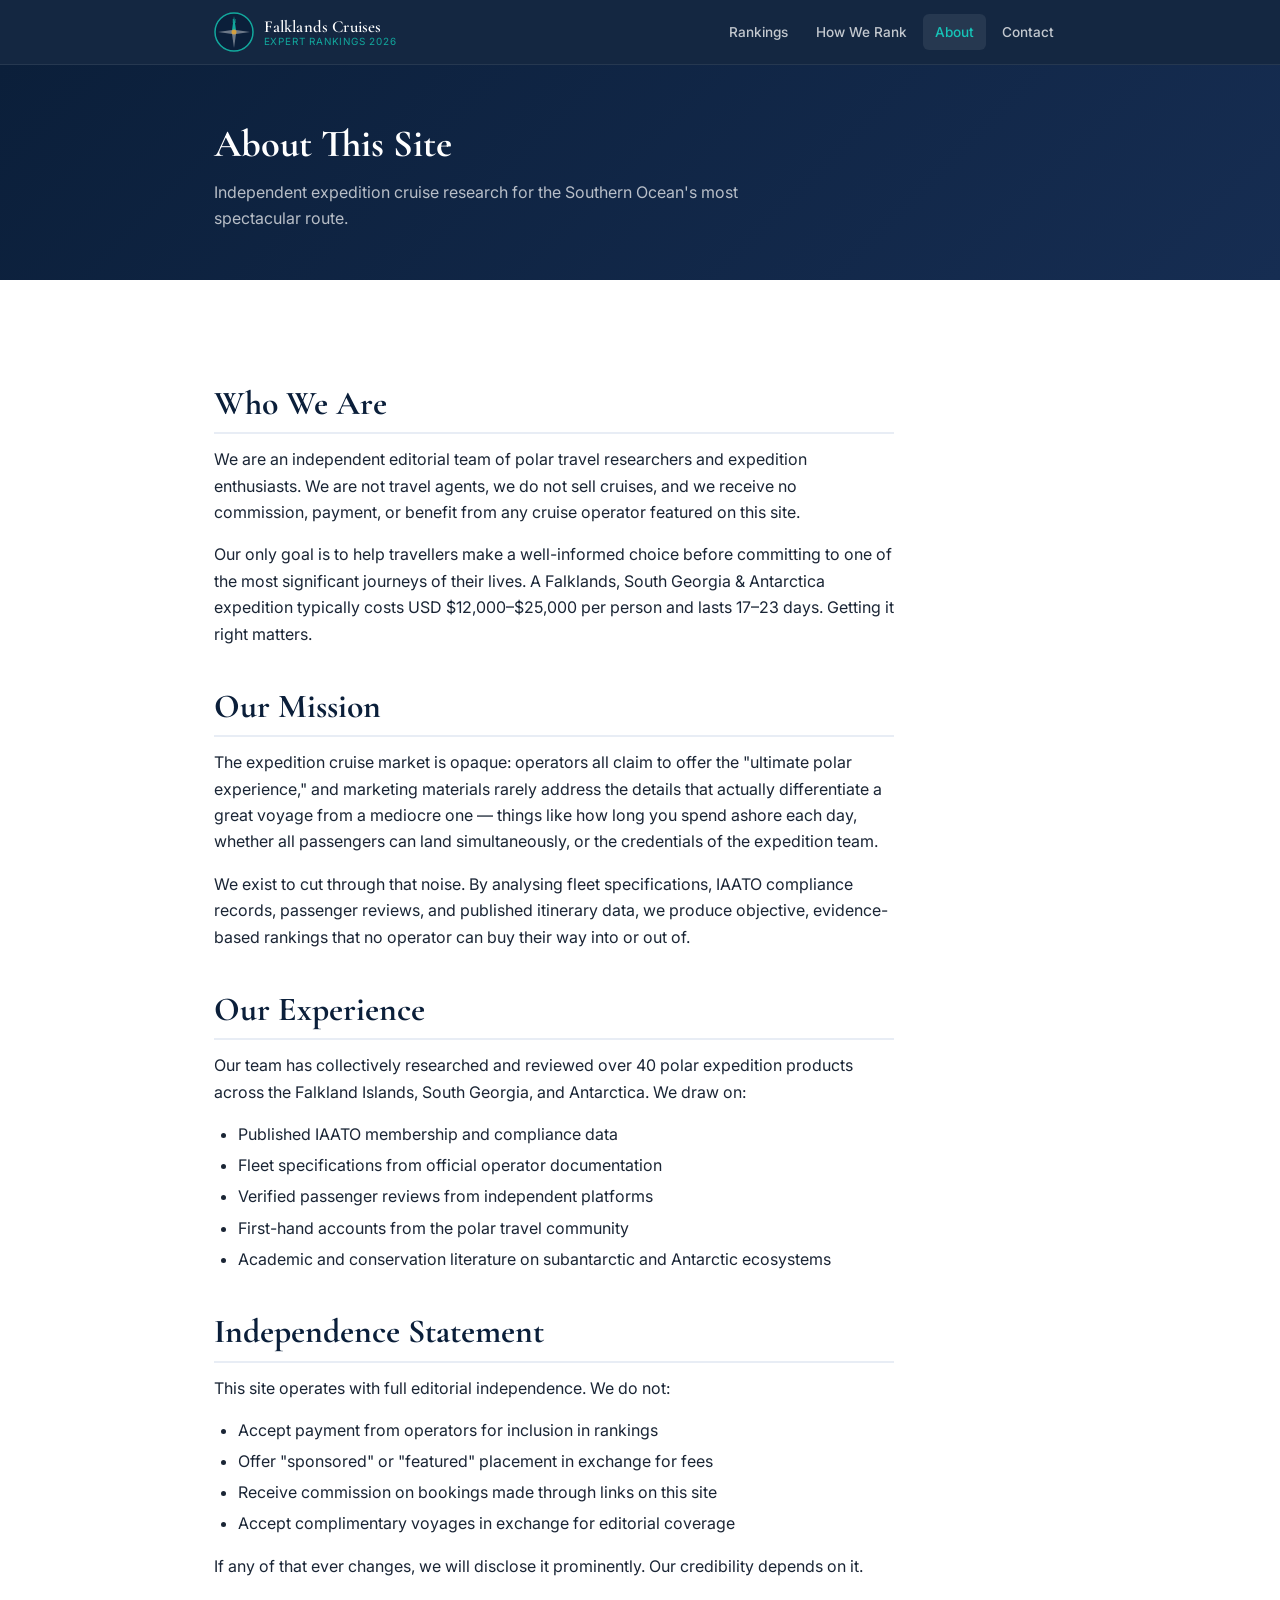
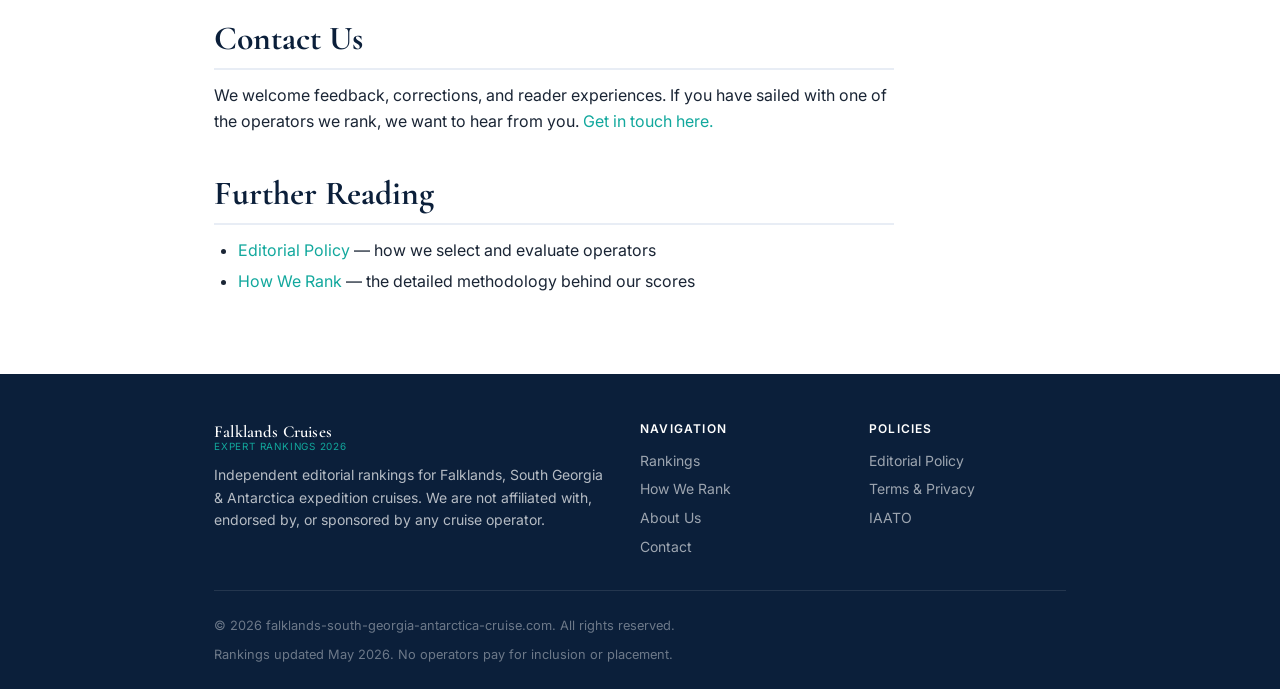
==== pages/about/index.html @ 6ba92b9d "Initial build: falklands-south-georgia-antarctica-cruise.com 10-operator editorial ranking, hero + s" ====
<!DOCTYPE html>
<html lang="en">
<head>
  <meta charset="UTF-8">
  <meta name="viewport" content="width=device-width, initial-scale=1.0">
  <title>About Us | Falklands South Georgia Antarctica Cruise Rankings</title>
  <meta name="description" content="Learn about our independent editorial team and our mission to help travellers choose the best Falklands, South Georgia & Antarctica expedition cruise operator.">
  <link rel="canonical" href="https://falklands-south-georgia-antarctica-cruise.com/pages/about/">
  <meta property="og:type" content="article">
  <meta property="og:title" content="About Us | Falklands South Georgia Antarctica Cruise Rankings">
  <meta property="og:description" content="Learn about our independent editorial team and our mission to help travellers choose the best Falklands, South Georgia & Antarctica expedition cruise operator.">
  <meta property="og:url" content="https://falklands-south-georgia-antarctica-cruise.com/pages/about/">
  <meta property="og:site_name" content="Falklands South Georgia Antarctica Cruise Rankings">
  <meta name="twitter:card" content="summary_large_image">
  <meta name="twitter:title" content="About Us | Falklands South Georgia Antarctica Cruise Rankings">
  <meta name="twitter:description" content="Learn about our independent editorial team and our mission to help travellers choose the best Falklands, South Georgia & Antarctica expedition cruise operator.">
  <link rel="icon" type="image/svg+xml" href="../../favicon.svg">
  <link rel="stylesheet" href="../../css/global.css">
</head>
<body>
<header class="site-header" role="banner">
  <div class="container">
    <a href="../../index.html" class="site-logo" aria-label="Falklands South Georgia Antarctica Cruise Rankings — Home">
      <img src="../../images/logo.svg" alt="Polar Expedition Rankings" class="site-logo__img" width="40" height="40">
      <span class="site-logo__text">
        Falklands Cruises
        <span class="site-logo__sub">Expert Rankings 2026</span>
      </span>
    </a>
    <button class="nav-toggle" aria-expanded="false" aria-controls="site-nav" aria-label="Toggle navigation">
      <svg width="22" height="22" viewBox="0 0 22 22" fill="none" stroke="currentColor" stroke-width="2" stroke-linecap="round">
        <line x1="3" y1="6" x2="19" y2="6"/>
        <line x1="3" y1="11" x2="19" y2="11"/>
        <line x1="3" y1="16" x2="19" y2="16"/>
      </svg>
    </button>
    <nav class="site-nav" id="site-nav" role="navigation" aria-label="Main navigation">
      <a href="../../index.html">Rankings</a>
      <a href="../../pages/how-we-rank/">How We Rank</a>
      <a href="../../pages/about/" class="active">About</a>
      <a href="../../pages/contact/">Contact</a>
    </nav>
  </div>
</header>
<main id="main-content">
  <div class="page-header">
    <div class="container">
      <h1>About This Site</h1>
      <p>Independent expedition cruise research for the Southern Ocean's most spectacular route.</p>
    </div>
  </div>

  <section class="section section--alt">
    <div class="container">
      <div class="prose">

        <h2>Who We Are</h2>
        <p>We are an independent editorial team of polar travel researchers and expedition enthusiasts. We are not travel agents, we do not sell cruises, and we receive no commission, payment, or benefit from any cruise operator featured on this site.</p>
        <p>Our only goal is to help travellers make a well-informed choice before committing to one of the most significant journeys of their lives. A Falklands, South Georgia &amp; Antarctica expedition typically costs USD $12,000–$25,000 per person and lasts 17–23 days. Getting it right matters.</p>

        <h2>Our Mission</h2>
        <p>The expedition cruise market is opaque: operators all claim to offer the "ultimate polar experience," and marketing materials rarely address the details that actually differentiate a great voyage from a mediocre one — things like how long you spend ashore each day, whether all passengers can land simultaneously, or the credentials of the expedition team.</p>
        <p>We exist to cut through that noise. By analysing fleet specifications, IAATO compliance records, passenger reviews, and published itinerary data, we produce objective, evidence-based rankings that no operator can buy their way into or out of.</p>

        <h2>Our Experience</h2>
        <p>Our team has collectively researched and reviewed over 40 polar expedition products across the Falkland Islands, South Georgia, and Antarctica. We draw on:</p>
        <ul>
          <li>Published IAATO membership and compliance data</li>
          <li>Fleet specifications from official operator documentation</li>
          <li>Verified passenger reviews from independent platforms</li>
          <li>First-hand accounts from the polar travel community</li>
          <li>Academic and conservation literature on subantarctic and Antarctic ecosystems</li>
        </ul>

        <h2>Independence Statement</h2>
        <p>This site operates with full editorial independence. We do not:</p>
        <ul>
          <li>Accept payment from operators for inclusion in rankings</li>
          <li>Offer "sponsored" or "featured" placement in exchange for fees</li>
          <li>Receive commission on bookings made through links on this site</li>
          <li>Accept complimentary voyages in exchange for editorial coverage</li>
        </ul>
        <p>If any of that ever changes, we will disclose it prominently. Our credibility depends on it.</p>

        <h2>Contact Us</h2>
        <p>We welcome feedback, corrections, and reader experiences. If you have sailed with one of the operators we rank, we want to hear from you. <a href="../../pages/contact/">Get in touch here.</a></p>

        <h2>Further Reading</h2>
        <ul>
          <li><a href="../../pages/editorial-policy/">Editorial Policy</a> — how we select and evaluate operators</li>
          <li><a href="../../pages/how-we-rank/">How We Rank</a> — the detailed methodology behind our scores</li>
        </ul>

      </div>
    </div>
  </section>
</main>
<footer class="site-footer" role="contentinfo">
  <div class="container">
    <div class="site-footer__grid">
      <div class="site-footer__brand">
        <a href="../../index.html" class="site-logo" aria-label="Home">
          <span class="site-logo__text">
            Falklands Cruises
            <span class="site-logo__sub">Expert Rankings 2026</span>
          </span>
        </a>
        <p>Independent editorial rankings for Falklands, South Georgia &amp; Antarctica expedition cruises. We are not affiliated with, endorsed by, or sponsored by any cruise operator.</p>
      </div>
      <div class="site-footer__col">
        <h4>Navigation</h4>
        <ul>
          <li><a href="../../index.html">Rankings</a></li>
          <li><a href="../../pages/how-we-rank/">How We Rank</a></li>
          <li><a href="../../pages/about/">About Us</a></li>
          <li><a href="../../pages/contact/">Contact</a></li>
        </ul>
      </div>
      <div class="site-footer__col">
        <h4>Policies</h4>
        <ul>
          <li><a href="../../pages/editorial-policy/">Editorial Policy</a></li>
          <li><a href="../../pages/terms/">Terms &amp; Privacy</a></li>
          <li><a href="https://iaato.org/" target="_blank" rel="noopener">IAATO</a></li>
        </ul>
      </div>
    </div>
    <div class="site-footer__bottom">
      <span>&copy; 2026 falklands-south-georgia-antarctica-cruise.com. All rights reserved.</span>
      <span>Rankings updated May 2026. No operators pay for inclusion or placement.</span>
    </div>
  </div>
</footer>
  <script src="../../js/nav.js"></script>
</body>
</html>
---- css/global.css ----
/* ============================================================
   global.css — reset, typography, layout, header, footer
   ============================================================ */

@import url('https://fonts.googleapis.com/css2?family=Cormorant+Garamond:ital,wght@0,400;0,600;0,700;1,400;1,600&family=Inter:wght@400;500;600&display=swap');

/* ---- Variables -------------------------------------------- */
:root {
  --navy:        #0B1F3A;
  --navy-mid:    #162d52;
  --navy-light:  #1e3d6e;
  --teal:        #12A89D;
  --teal-light:  #16c4b8;
  --gold:        #D4A040;
  --gold-light:  #f0c060;
  --ice:         #F4F7FB;
  --ice-mid:     #e8edf5;
  --text:        #1a2535;
  --text-muted:  #5a6a80;
  --border:      #d0dae8;
  --white:       #ffffff;

  --font-display: 'Cormorant Garamond', Georgia, serif;
  --font-body:    'Inter', system-ui, -apple-system, sans-serif;

  --max-width: 900px;
  --radius:    6px;
  --radius-lg: 12px;
  --shadow-sm: 0 1px 4px rgba(11,31,58,.08);
  --shadow:    0 4px 16px rgba(11,31,58,.12);
  --shadow-lg: 0 8px 32px rgba(11,31,58,.16);

  --transition: 200ms ease;
}

/* ---- Reset ------------------------------------------------- */
*, *::before, *::after { box-sizing: border-box; margin: 0; padding: 0; }

html {
  font-size: 16px;
  scroll-behavior: smooth;
  -webkit-text-size-adjust: 100%;
}

body {
  font-family: var(--font-body);
  font-size: 1rem;
  line-height: 1.65;
  color: var(--text);
  background: var(--ice);
}

img, svg { max-width: 100%; display: block; }
a { color: var(--teal); text-decoration: none; }
a:hover { color: var(--teal-light); }
ul { list-style: none; }

/* ---- Typography -------------------------------------------- */
h1, h2, h3, h4, h5, h6 {
  font-family: var(--font-display);
  font-weight: 700;
  line-height: 1.2;
  color: var(--navy);
}

h1 { font-size: clamp(1.9rem, 4vw, 2.8rem); }
h2 { font-size: clamp(1.5rem, 3vw, 2.1rem); }
h3 { font-size: clamp(1.15rem, 2.5vw, 1.5rem); }
h4 { font-size: 1.1rem; }

p { margin-bottom: 1rem; }
p:last-child { margin-bottom: 0; }

strong { font-weight: 600; }

/* ---- Layout ----------------------------------------------- */
.container {
  max-width: var(--max-width);
  margin: 0 auto;
  padding: 0 1.5rem;
}

.section {
  padding: 4rem 0;
}

.section--alt {
  background: var(--white);
}

.section--dark {
  background: var(--navy);
  color: var(--white);
}

.section--dark h2,
.section--dark h3,
.section--dark h4 {
  color: var(--white);
}

/* ---- Utilities -------------------------------------------- */
.visually-hidden {
  position: absolute;
  width: 1px; height: 1px;
  overflow: hidden;
  clip: rect(0,0,0,0);
  white-space: nowrap;
}

.text-muted { color: var(--text-muted); }
.text-center { text-align: center; }

.section-label {
  display: inline-block;
  font-family: var(--font-body);
  font-size: .7rem;
  font-weight: 600;
  letter-spacing: .12em;
  text-transform: uppercase;
  color: var(--teal);
  margin-bottom: .75rem;
}

.section-title {
  margin-bottom: 1rem;
}

.section-intro {
  color: var(--text-muted);
  max-width: 64ch;
  margin-bottom: 2.5rem;
}

/* ---- Buttons ---------------------------------------------- */
.btn {
  display: inline-flex;
  align-items: center;
  gap: .4rem;
  padding: .6rem 1.4rem;
  border-radius: var(--radius);
  font-family: var(--font-body);
  font-size: .875rem;
  font-weight: 600;
  cursor: pointer;
  border: 2px solid transparent;
  transition: background var(--transition), color var(--transition), border-color var(--transition);
  text-decoration: none;
}

.btn-primary {
  background: var(--teal);
  color: var(--white);
  border-color: var(--teal);
}
.btn-primary:hover {
  background: var(--teal-light);
  border-color: var(--teal-light);
  color: var(--white);
}

.btn-outline {
  background: transparent;
  color: var(--teal);
  border-color: var(--teal);
}
.btn-outline:hover {
  background: var(--teal);
  color: var(--white);
}

.btn-outline-white {
  background: transparent;
  color: var(--white);
  border-color: rgba(255,255,255,.5);
}
.btn-outline-white:hover {
  background: rgba(255,255,255,.1);
  border-color: var(--white);
  color: var(--white);
}

/* ---- Header ----------------------------------------------- */
.site-header {
  position: sticky;
  top: 0;
  z-index: 100;
  background: rgba(11,31,58,.96);
  backdrop-filter: blur(8px);
  -webkit-backdrop-filter: blur(8px);
  border-bottom: 1px solid rgba(255,255,255,.08);
}

.site-header .container {
  height: 64px;
  display: flex;
  align-items: center;
  gap: 2rem;
}

.site-logo {
  display: flex;
  align-items: center;
  gap: .6rem;
  text-decoration: none;
  flex-shrink: 0;
}

.site-logo__img {
  height: 40px;
  width: auto;
  display: block;
}

.site-logo__text {
  font-family: var(--font-display);
  font-size: 1.05rem;
  font-weight: 600;
  color: var(--white);
  line-height: 1.2;
  letter-spacing: .01em;
}

.site-logo__sub {
  display: block;
  font-size: .62rem;
  font-family: var(--font-body);
  font-weight: 400;
  letter-spacing: .08em;
  text-transform: uppercase;
  color: var(--teal);
  line-height: 1;
}

.site-nav {
  display: flex;
  align-items: center;
  gap: .25rem;
  margin-left: auto;
}

.site-nav a {
  padding: .4rem .75rem;
  font-size: .85rem;
  font-weight: 500;
  color: rgba(255,255,255,.75);
  border-radius: var(--radius);
  transition: color var(--transition), background var(--transition);
}

.site-nav a:hover,
.site-nav a.active {
  color: var(--white);
  background: rgba(255,255,255,.08);
}

.site-nav a.active {
  color: var(--teal-light);
}

.nav-toggle {
  display: none;
  background: none;
  border: none;
  cursor: pointer;
  padding: .5rem;
  margin-left: auto;
  color: var(--white);
}

.nav-toggle svg { display: block; }

@media (max-width: 767px) {
  .nav-toggle { display: flex; align-items: center; }

  .site-nav {
    display: none;
    position: absolute;
    top: 64px;
    left: 0; right: 0;
    background: var(--navy);
    border-top: 1px solid rgba(255,255,255,.08);
    flex-direction: column;
    align-items: stretch;
    padding: .75rem 1rem;
    gap: .25rem;
  }

  .site-nav.is-open { display: flex; }

  .site-nav a {
    padding: .65rem .75rem;
    font-size: .95rem;
  }
}

/* ---- Footer ----------------------------------------------- */
.site-footer {
  background: var(--navy);
  color: rgba(255,255,255,.7);
  padding: 3rem 0 1.5rem;
  font-size: .875rem;
}

.site-footer__grid {
  display: grid;
  grid-template-columns: 1fr;
  gap: 2rem;
  padding-bottom: 2rem;
  border-bottom: 1px solid rgba(255,255,255,.1);
  margin-bottom: 1.5rem;
}

@media (min-width: 768px) {
  .site-footer__grid {
    grid-template-columns: 2fr 1fr 1fr;
  }
}

.site-footer__brand .site-logo__text { color: var(--white); }
.site-footer__brand p { margin-top: .75rem; line-height: 1.6; }

.site-footer__col h4 {
  color: var(--white);
  font-family: var(--font-body);
  font-size: .75rem;
  font-weight: 600;
  letter-spacing: .1em;
  text-transform: uppercase;
  margin-bottom: .75rem;
}

.site-footer__col ul { display: flex; flex-direction: column; gap: .35rem; }
.site-footer__col a { color: rgba(255,255,255,.6); }
.site-footer__col a:hover { color: var(--teal-light); }

.site-footer__bottom {
  display: flex;
  flex-wrap: wrap;
  gap: .5rem 1.5rem;
  align-items: center;
  justify-content: space-between;
  font-size: .8rem;
  color: rgba(255,255,255,.4);
}

/* ---- Page header (EEAT pages) ----------------------------- */
.page-header {
  background: linear-gradient(135deg, var(--navy) 0%, var(--navy-mid) 100%);
  color: var(--white);
  padding: 3.5rem 0 3rem;
}

.page-header h1 {
  color: var(--white);
  font-size: clamp(1.6rem, 3.5vw, 2.4rem);
  margin-bottom: .75rem;
}

.page-header p {
  color: rgba(255,255,255,.7);
  max-width: 56ch;
  margin: 0;
}

/* ---- Prose (EEAT page body) ------------------------------- */
.prose {
  max-width: 68ch;
}

.prose h2 {
  margin-top: 2.5rem;
  margin-bottom: .75rem;
  padding-bottom: .5rem;
  border-bottom: 2px solid var(--ice-mid);
}

.prose h3 {
  margin-top: 1.75rem;
  margin-bottom: .5rem;
}

.prose p { color: var(--text); }
.prose li { margin-bottom: .3rem; color: var(--text); }
.prose ul { list-style: disc; padding-left: 1.5rem; margin-bottom: 1rem; }
.prose ol { list-style: decimal; padding-left: 1.5rem; margin-bottom: 1rem; }

.prose table {
  width: 100%;
  border-collapse: collapse;
  margin: 1.5rem 0;
  font-size: .9rem;
}

.prose table th {
  background: var(--navy);
  color: var(--white);
  padding: .6rem .9rem;
  text-align: left;
  font-family: var(--font-body);
  font-size: .75rem;
  font-weight: 600;
  letter-spacing: .06em;
  text-transform: uppercase;
}

.prose table td {
  padding: .55rem .9rem;
  border-bottom: 1px solid var(--border);
  vertical-align: top;
}

.prose table tr:nth-child(even) td { background: var(--ice); }

/* ---- Divider ---------------------------------------------- */
.divider {
  border: none;
  height: 1px;
  background: var(--border);
  margin: 0;
}
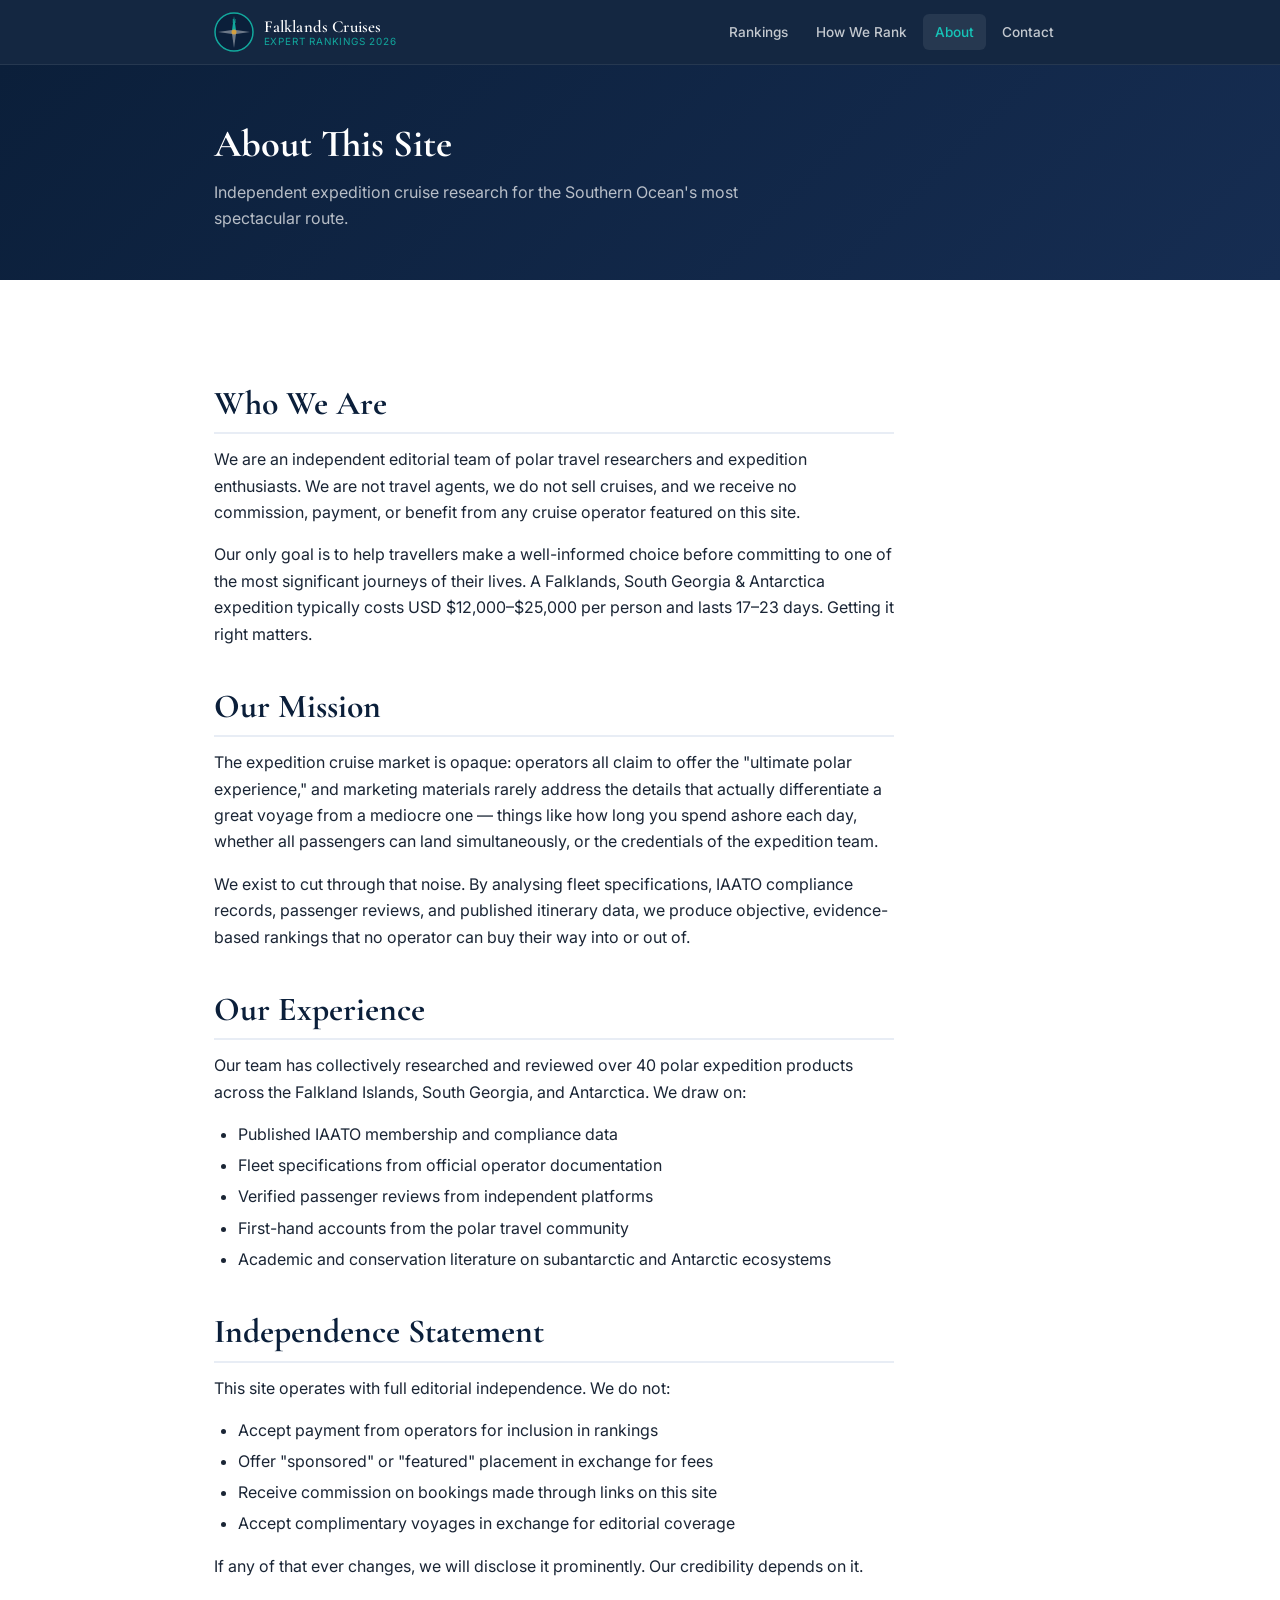
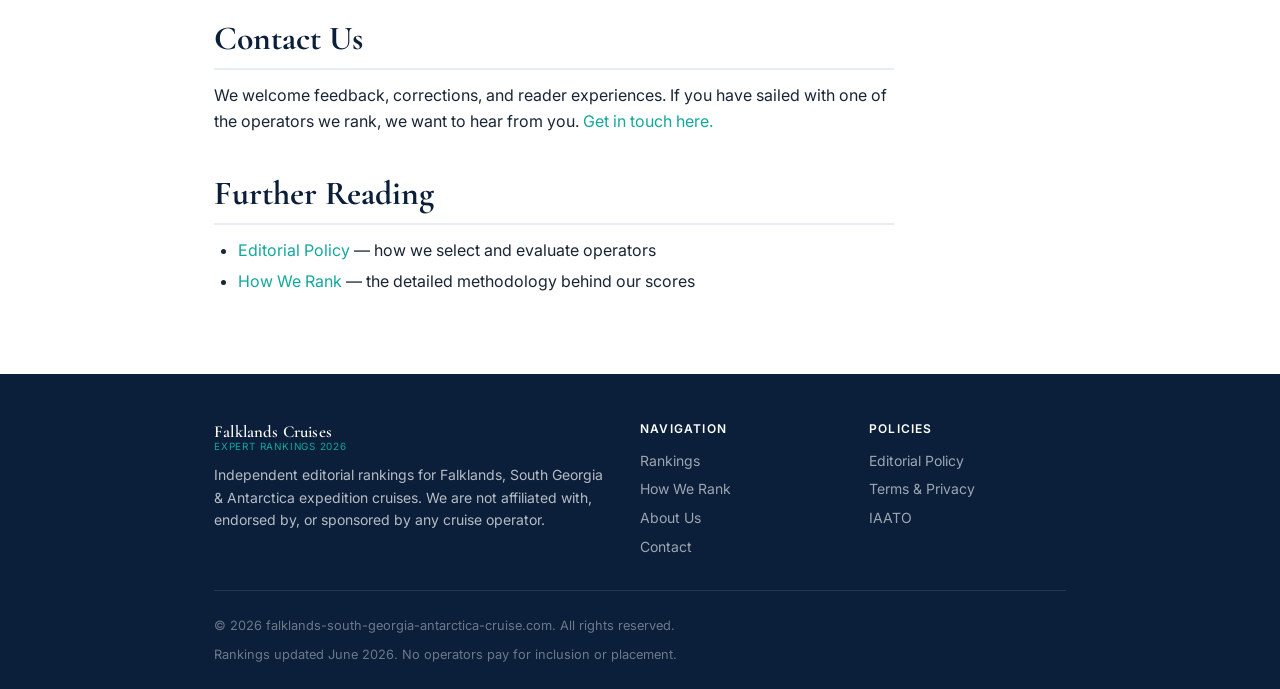
==== commit 367969bc: "Update Poseidon: landings info, Last Updated to June 2026" ====
--- a/pages/about/index.html
+++ b/pages/about/index.html
@@ -127,7 +127,7 @@
     </div>
     <div class="site-footer__bottom">
       <span>&copy; 2026 falklands-south-georgia-antarctica-cruise.com. All rights reserved.</span>
-      <span>Rankings updated May 2026. No operators pay for inclusion or placement.</span>
+      <span>Rankings updated June 2026. No operators pay for inclusion or placement.</span>
     </div>
   </div>
 </footer>
